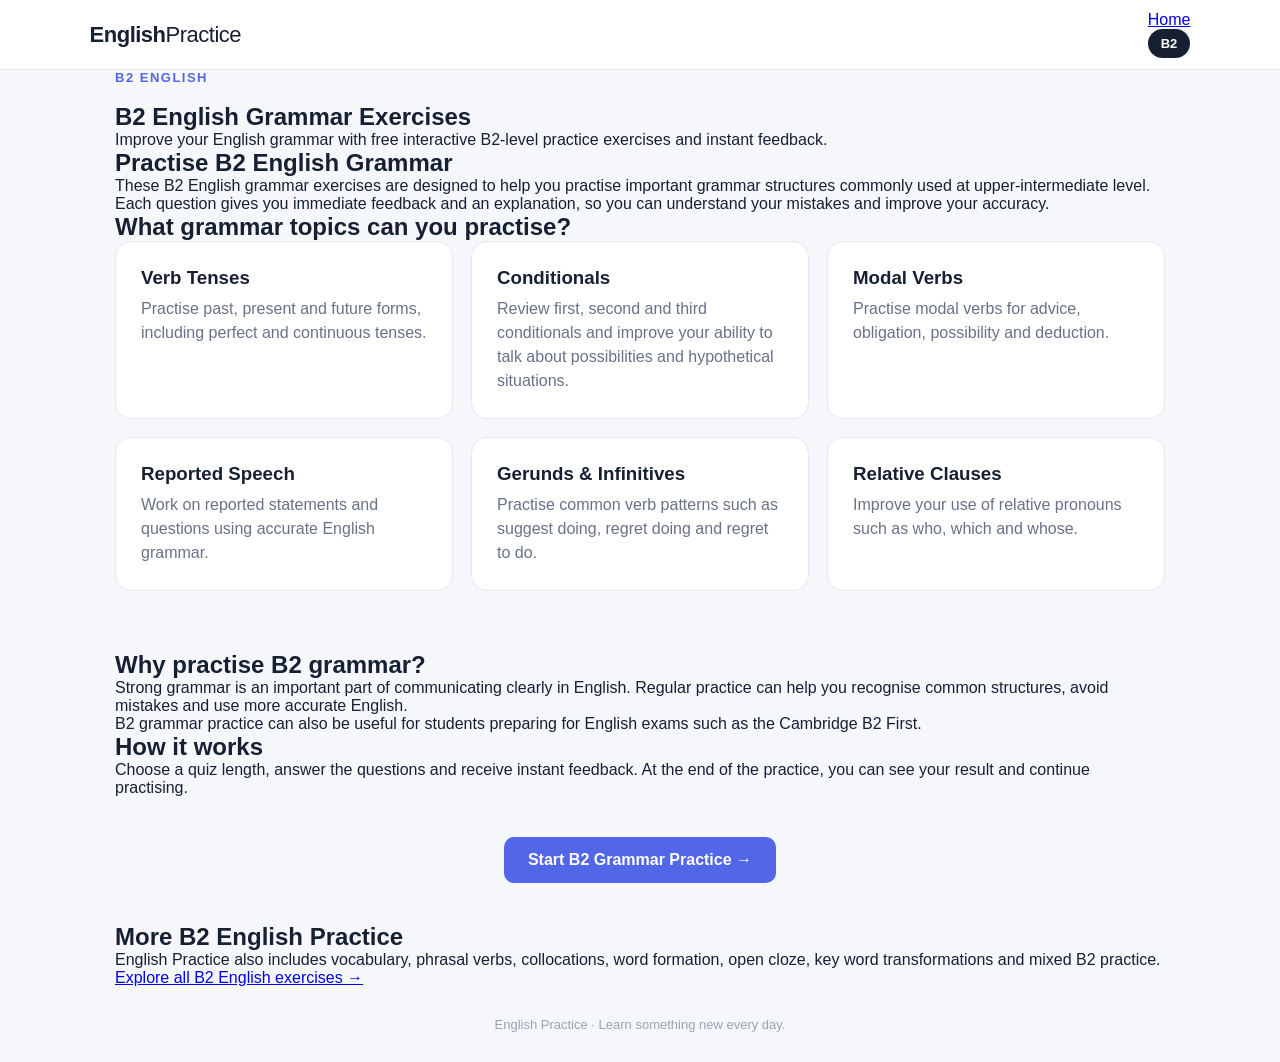
==== grammar.html @ 20d7743b "Add grammar.html for B2 English Grammar Exercises This file contains a complete HTML structure for B" ====
<!DOCTYPE html>
<html lang="en">
<head>
    <meta charset="UTF-8">
    <meta name="viewport" content="width=device-width, initial-scale=1.0">

    <title>B2 English Grammar Exercises - Free Practice</title>

    <meta name="description"
        content="Practise B2 English grammar with free interactive exercises covering tenses, conditionals, modals, reported speech and more.">

    <meta name="robots" content="index, follow">

    <link rel="canonical"
        href="https://jaime888-png.github.io/EnglishPractice/grammar.html">

    <link rel="stylesheet" href="style.css">
</head>

<body>

    <header class="topbar">
        <div class="logo">
            English<span>Practice</span>
        </div>

        <nav class="nav-links">
            <a href="index.html" class="nav-button">
                Home
            </a>

            <div class="level-badge">B2</div>
        </nav>
    </header>


    <main>

        <section class="screen active">

            <div class="page-header">

                <p class="eyebrow">B2 ENGLISH</p>

                <h1>B2 English Grammar Exercises</h1>

                <p>
                    Improve your English grammar with free interactive
                    B2-level practice exercises and instant feedback.
                </p>

            </div>


            <div class="section-block">

                <h2>Practise B2 English Grammar</h2>

                <p>
                    These B2 English grammar exercises are designed to help
                    you practise important grammar structures commonly used
                    at upper-intermediate level.
                </p>

                <p>
                    Each question gives you immediate feedback and an
                    explanation, so you can understand your mistakes and
                    improve your accuracy.
                </p>

            </div>


            <div class="section-block">

                <h2>What grammar topics can you practise?</h2>

                <div class="features">

                    <div class="feature-card">
                        <h3>Verb Tenses</h3>
                        <p>
                            Practise past, present and future forms,
                            including perfect and continuous tenses.
                        </p>
                    </div>

                    <div class="feature-card">
                        <h3>Conditionals</h3>
                        <p>
                            Review first, second and third conditionals
                            and improve your ability to talk about
                            possibilities and hypothetical situations.
                        </p>
                    </div>

                    <div class="feature-card">
                        <h3>Modal Verbs</h3>
                        <p>
                            Practise modal verbs for advice, obligation,
                            possibility and deduction.
                        </p>
                    </div>

                    <div class="feature-card">
                        <h3>Reported Speech</h3>
                        <p>
                            Work on reported statements and questions
                            using accurate English grammar.
                        </p>
                    </div>

                    <div class="feature-card">
                        <h3>Gerunds & Infinitives</h3>
                        <p>
                            Practise common verb patterns such as
                            suggest doing, regret doing and regret to do.
                        </p>
                    </div>

                    <div class="feature-card">
                        <h3>Relative Clauses</h3>
                        <p>
                            Improve your use of relative pronouns such as
                            who, which and whose.
                        </p>
                    </div>

                </div>

            </div>


            <div class="section-block">

                <h2>Why practise B2 grammar?</h2>

                <p>
                    Strong grammar is an important part of communicating
                    clearly in English. Regular practice can help you
                    recognise common structures, avoid mistakes and use
                    more accurate English.
                </p>

                <p>
                    B2 grammar practice can also be useful for students
                    preparing for English exams such as the Cambridge
                    B2 First.
                </p>

            </div>


            <div class="section-block">

                <h2>How it works</h2>

                <p>
                    Choose a quiz length, answer the questions and receive
                    instant feedback. At the end of the practice, you can
                    see your result and continue practising.
                </p>

            </div>


            <div style="text-align: center; margin: 40px 0;">

                <a href="index.html"
                   class="primary-button"
                   style="display: inline-block; text-decoration: none;">
                    Start B2 Grammar Practice →
                </a>

            </div>


            <div class="section-block">

                <h2>More B2 English Practice</h2>

                <p>
                    English Practice also includes vocabulary, phrasal
                    verbs, collocations, word formation, open cloze,
                    key word transformations and mixed B2 practice.
                </p>

                <p>
                    <a href="index.html">
                        Explore all B2 English exercises →
                    </a>
                </p>

            </div>

        </section>

    </main>


    <footer>
        <p>English Practice · Learn something new every day.</p>
    </footer>

</body>
</html>
---- style.css ----
* {
    box-sizing: border-box;
    margin: 0;
    padding: 0;
}

body {
    font-family: Arial, Helvetica, sans-serif;
    background: #f5f7fb;
    color: #172033;
    min-height: 100vh;
}

.topbar {
    height: 70px;
    background: white;
    border-bottom: 1px solid #e6e9ef;
    display: flex;
    align-items: center;
    justify-content: space-between;
    padding: 0 7%;
}

.logo {
    font-size: 22px;
    font-weight: 800;
    letter-spacing: -0.5px;
}

.logo span {
    font-weight: 400;
}

.level-badge {
    background: #172033;
    color: white;
    padding: 7px 13px;
    border-radius: 20px;
    font-size: 13px;
    font-weight: bold;
}

main {
    max-width: 1100px;
    margin: 0 auto;
    padding: 0 25px;
}

.screen {
    display: none;
}

.screen.active {
    display: block;
}

/* HOME */

.hero {
    text-align: center;
    padding: 95px 20px 65px;
}

.eyebrow {
    color: #5267e8;
    font-size: 13px;
    font-weight: 800;
    letter-spacing: 1.5px;
    margin-bottom: 18px;
}

.hero h1 {
    font-size: clamp(38px, 6vw, 68px);
    line-height: 1.05;
    letter-spacing: -2px;
    margin-bottom: 25px;
}

.hero h1 span {
    color: #5267e8;
}

.hero-text {
    max-width: 620px;
    margin: 0 auto 35px;
    color: #687287;
    font-size: 18px;
    line-height: 1.6;
}

.primary-button {
    border: none;
    background: #5267e8;
    color: white;
    padding: 14px 24px;
    border-radius: 10px;
    font-size: 16px;
    font-weight: bold;
    cursor: pointer;
    transition: transform 0.15s, opacity 0.15s;
}

.primary-button:hover {
    transform: translateY(-2px);
    opacity: 0.92;
}

.features {
    display: grid;
    grid-template-columns: repeat(3, 1fr);
    gap: 18px;
    padding-bottom: 60px;
}

.feature-card {
    background: white;
    border: 1px solid #e6e9ef;
    border-radius: 16px;
    padding: 25px;
}

.feature-icon {
    font-size: 28px;
    margin-bottom: 15px;
}

.feature-card h3 {
    margin-bottom: 8px;
}

.feature-card p {
    color: #687287;
    line-height: 1.5;
}

/* QUIZ */

.quiz-header {
    padding: 35px 0 20px;
}

.back-button {
    background: transparent;
    border: none;
    color: #687287;
    cursor: pointer;
    font-size: 15px;
    margin-bottom: 25px;
}

.progress-container {
    max-width: 800px;
    margin: auto;
}

.progress-text {
    display: flex;
    justify-content: space-between;
    color: #687287;
    font-size: 14px;
    margin-bottom: 8px;
}

.progress-bar {
    width: 100%;
    height: 7px;
    background: #e1e5ed;
    border-radius: 10px;
    overflow: hidden;
}

.progress {
    height: 100%;
    width: 10%;
    background: #5267e8;
    transition: width 0.3s;
}

.quiz-card {
    max-width: 800px;
    margin: 25px auto 70px;
    background: white;
    border: 1px solid #e6e9ef;
    border-radius: 18px;
    padding: 40px;
}

.question-category {
    color: #5267e8;
    font-size: 12px;
    font-weight: 800;
    letter-spacing: 1px;
    margin-bottom: 18px;
}

.quiz-card h2 {
    font-size: 25px;
    line-height: 1.45;
    margin-bottom: 28px;
}

.answers {
    display: grid;
    gap: 12px;
}

.answer-button {
    width: 100%;
    text-align: left;
    padding: 16px;
    background: white;
    border: 2px solid #e1e5ed;
    border-radius: 11px;
    cursor: pointer;
    font-size: 16px;
    color: #172033;
    transition: border-color 0.15s, background 0.15s;
}

.answer-button:hover {
    border-color: #5267e8;
    background: #f7f8ff;
}

.answer-button.correct {
    border-color: #39a86b;
    background: #edf9f2;
}

.answer-button.wrong {
    border-color: #d95d5d;
    background: #fff1f1;
}

.feedback {
    margin-top: 22px;
    padding: 18px;
    border-radius: 12px;
    background: #f5f7fb;
}

.feedback.correct-feedback {
    background: #edf9f2;
}

.feedback.wrong-feedback {
    background: #fff1f1;
}

.feedback-title {
    font-weight: bold;
    margin-bottom: 6px;
}

.feedback p {
    color: #596274;
    line-height: 1.5;
}

.next-button {
    margin-top: 20px;
}

.hidden {
    display: none !important;
}

/* RESULTS */

.results-card {
    max-width: 650px;
    margin: 90px auto;
    text-align: center;
    background: white;
    border: 1px solid #e6e9ef;
    border-radius: 20px;
    padding: 50px 30px;
}

.results-card h1 {
    font-size: 40px;
    margin-bottom: 25px;
}

.score-circle {
    width: 150px;
    height: 150px;
    border-radius: 50%;
    background: #f0f2ff;
    display: flex;
    align-items: center;
    justify-content: center;
    margin: 0 auto 25px;
}

.score-circle span {
    font-size: 35px;
    font-weight: 800;
    color: #5267e8;
}

.results-card h2 {
    margin-bottom: 10px;
}

.results-card p {
    color: #687287;
    line-height: 1.5;
}

.result-actions {
    margin-top: 30px;
    display: flex;
    justify-content: center;
    gap: 12px;
}

.secondary-button {
    background: white;
    border: 1px solid #d8dce5;
    padding: 14px 22px;
    border-radius: 10px;
    font-weight: bold;
    cursor: pointer;
    color: #172033;
}

footer {
    text-align: center;
    padding: 30px;
    color: #9aa2b2;
    font-size: 13px;
}

/* MOBILE */

@media (max-width: 700px) {
    .topbar {
        padding: 0 20px;
    }

    .hero {
        padding-top: 65px;
    }

    .hero h1 {
        letter-spacing: -1px;
    }

    .features {
        grid-template-columns: 1fr;
    }

    .quiz-card {
        padding: 25px 20px;
    }

    .quiz-card h2 {
        font-size: 21px;
    }

    .result-actions {
        flex-direction: column;
    }
}

.length-button.selected {
    border: 2px solid currentColor;
    transform: translateY(-2px);
    font-weight: 600;
}

.practice-card.selected {
    border: 2px solid currentColor;
    transform: translateY(-2px);
}
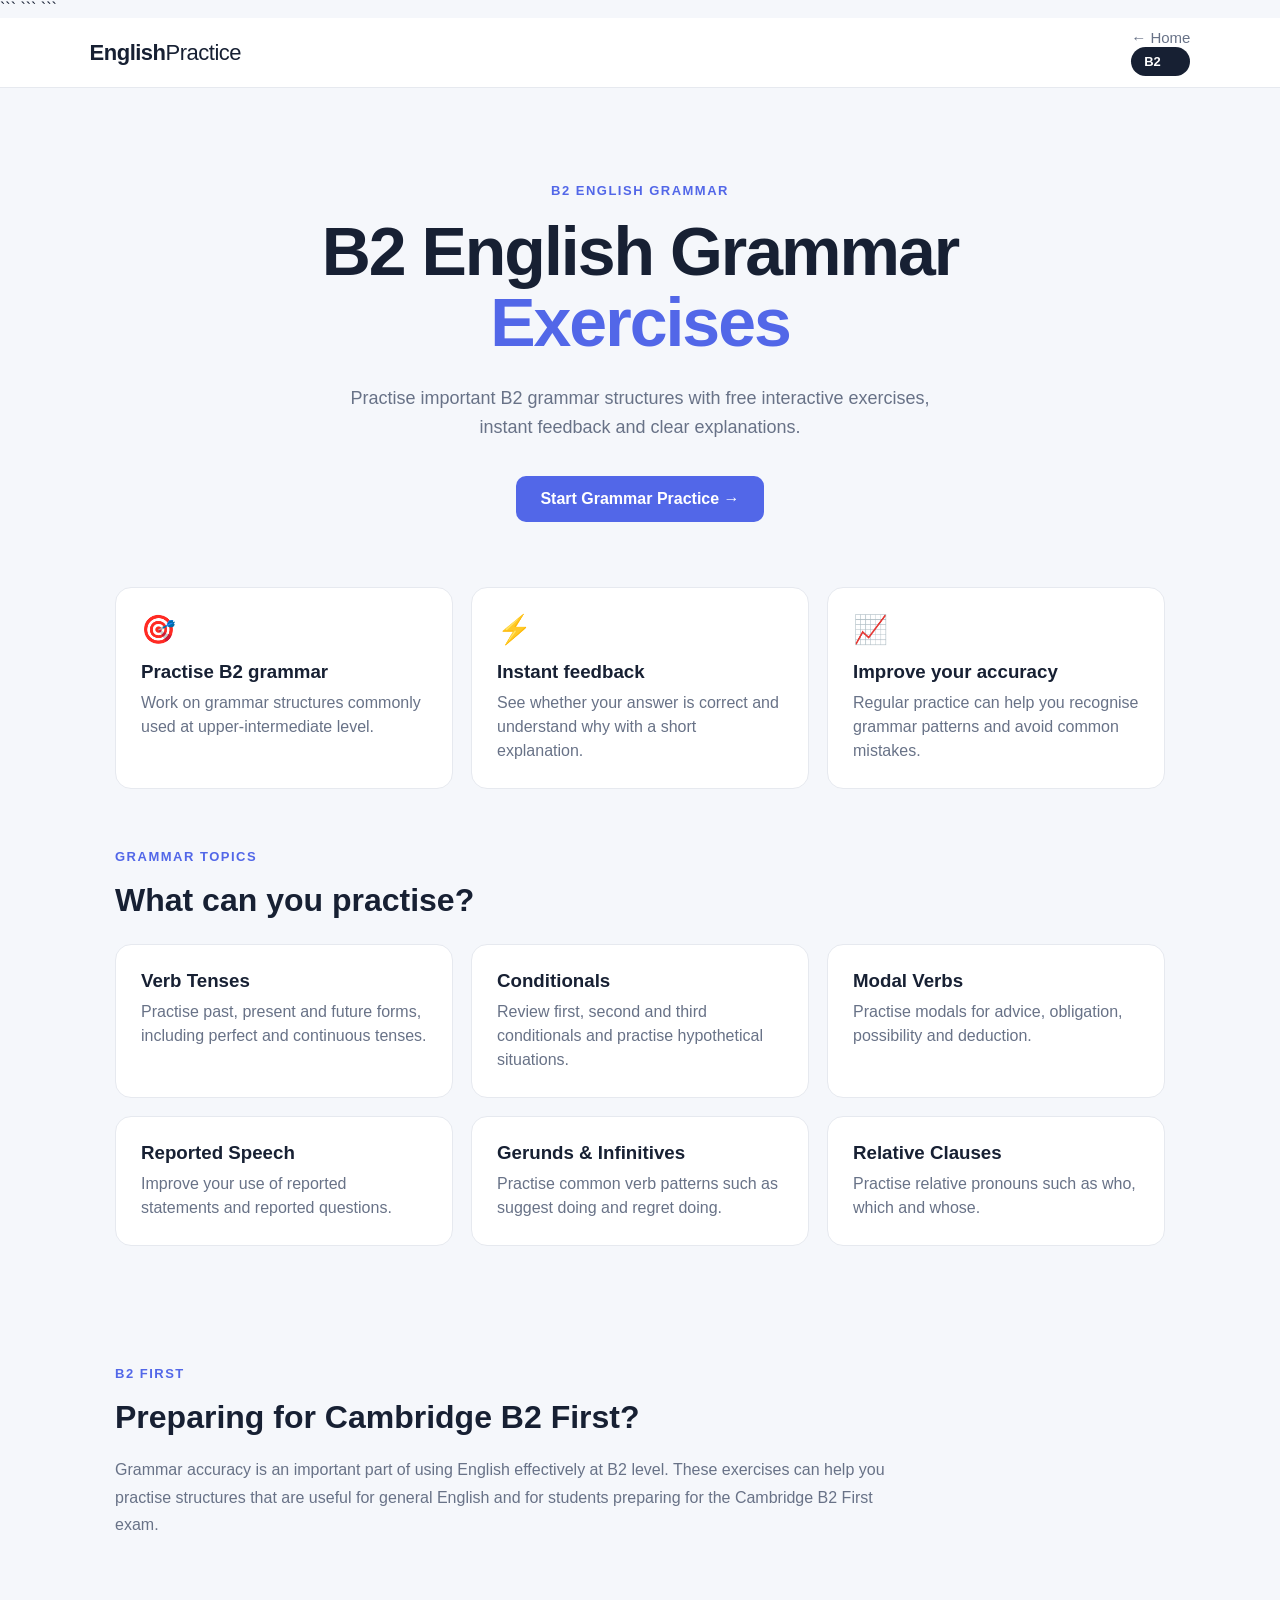
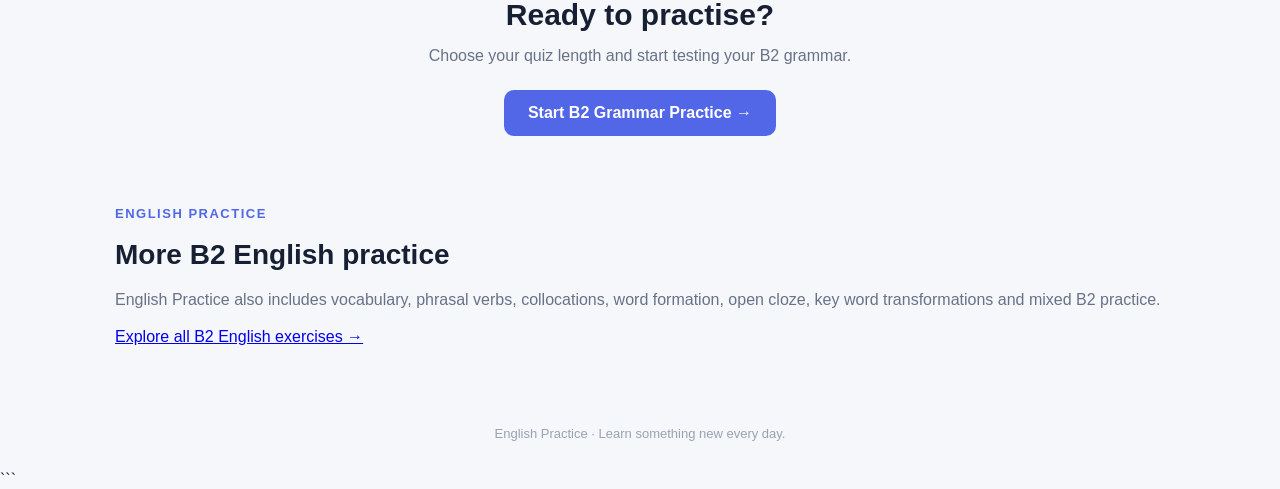
==== commit 10550853: "Improve SEO and navigation in grammar.html Updated the title and meta description for better SEO. En" ====
--- a/grammar.html
+++ b/grammar.html
@@ -1,206 +1,293 @@
 <!DOCTYPE html>
+
 <html lang="en">
 <head>
     <meta charset="UTF-8">
     <meta name="viewport" content="width=device-width, initial-scale=1.0">
 
-    <title>B2 English Grammar Exercises - Free Practice</title>
-
-    <meta name="description"
-        content="Practise B2 English grammar with free interactive exercises covering tenses, conditionals, modals, reported speech and more.">
-
-    <meta name="robots" content="index, follow">
-
-    <link rel="canonical"
-        href="https://jaime888-png.github.io/EnglishPractice/grammar.html">
-
-    <link rel="stylesheet" href="style.css">
+```
+<title>B2 English Grammar Exercises - Free Practice | English Practice</title>
+
+<meta name="description"
+    content="Practise B2 English grammar with free interactive exercises covering tenses, conditionals, modals, reported speech and more.">
+
+<meta name="robots" content="index, follow">
+
+<link rel="canonical"
+    href="https://jaime888-png.github.io/EnglishPractice/grammar.html">
+
+<link rel="stylesheet" href="style.css">
+```
+
 </head>
 
 <body>
 
-    <header class="topbar">
-        <div class="logo">
-            English<span>Practice</span>
-        </div>
-
-        <nav class="nav-links">
-            <a href="index.html" class="nav-button">
-                Home
+```
+<!-- TOP NAVIGATION -->
+<header class="topbar">
+
+    <a href="index.html"
+       class="logo"
+       style="text-decoration: none; color: inherit;">
+        English<span>Practice</span>
+    </a>
+
+    <nav class="nav-links">
+        <a href="index.html"
+           class="back-button"
+           style="text-decoration: none; margin: 0;">
+            ← Home
+        </a>
+
+        <div class="level-badge">B2</div>
+    </nav>
+
+</header>
+
+
+<main>
+
+    <!-- ================= GRAMMAR PAGE ================= -->
+
+    <section class="active">
+
+        <div class="hero">
+
+            <p class="eyebrow">B2 ENGLISH GRAMMAR</p>
+
+            <h1>
+                B2 English Grammar<br>
+                <span>Exercises</span>
+            </h1>
+
+            <p class="hero-text">
+                Practise important B2 grammar structures with free
+                interactive exercises, instant feedback and clear
+                explanations.
+            </p>
+
+            <a href="index.html"
+               class="primary-button"
+               style="display: inline-block; text-decoration: none;">
+                Start Grammar Practice →
             </a>
 
-            <div class="level-badge">B2</div>
-        </nav>
-    </header>
-
-
-    <main>
-
-        <section class="screen active">
-
-            <div class="page-header">
-
-                <p class="eyebrow">B2 ENGLISH</p>
-
-                <h1>B2 English Grammar Exercises</h1>
+        </div>
+
+
+        <!-- WHY PRACTISE -->
+
+        <div class="features">
+
+            <div class="feature-card">
+
+                <div class="feature-icon">🎯</div>
+
+                <h3>Practise B2 grammar</h3>
 
                 <p>
-                    Improve your English grammar with free interactive
-                    B2-level practice exercises and instant feedback.
+                    Work on grammar structures commonly used at
+                    upper-intermediate level.
                 </p>
 
             </div>
 
 
-            <div class="section-block">
-
-                <h2>Practise B2 English Grammar</h2>
+            <div class="feature-card">
+
+                <div class="feature-icon">⚡</div>
+
+                <h3>Instant feedback</h3>
 
                 <p>
-                    These B2 English grammar exercises are designed to help
-                    you practise important grammar structures commonly used
-                    at upper-intermediate level.
+                    See whether your answer is correct and understand
+                    why with a short explanation.
                 </p>
 
+            </div>
+
+
+            <div class="feature-card">
+
+                <div class="feature-icon">📈</div>
+
+                <h3>Improve your accuracy</h3>
+
                 <p>
-                    Each question gives you immediate feedback and an
-                    explanation, so you can understand your mistakes and
-                    improve your accuracy.
+                    Regular practice can help you recognise grammar
+                    patterns and avoid common mistakes.
                 </p>
 
             </div>
 
-
-            <div class="section-block">
-
-                <h2>What grammar topics can you practise?</h2>
-
-                <div class="features">
-
-                    <div class="feature-card">
-                        <h3>Verb Tenses</h3>
-                        <p>
-                            Practise past, present and future forms,
-                            including perfect and continuous tenses.
-                        </p>
-                    </div>
-
-                    <div class="feature-card">
-                        <h3>Conditionals</h3>
-                        <p>
-                            Review first, second and third conditionals
-                            and improve your ability to talk about
-                            possibilities and hypothetical situations.
-                        </p>
-                    </div>
-
-                    <div class="feature-card">
-                        <h3>Modal Verbs</h3>
-                        <p>
-                            Practise modal verbs for advice, obligation,
-                            possibility and deduction.
-                        </p>
-                    </div>
-
-                    <div class="feature-card">
-                        <h3>Reported Speech</h3>
-                        <p>
-                            Work on reported statements and questions
-                            using accurate English grammar.
-                        </p>
-                    </div>
-
-                    <div class="feature-card">
-                        <h3>Gerunds & Infinitives</h3>
-                        <p>
-                            Practise common verb patterns such as
-                            suggest doing, regret doing and regret to do.
-                        </p>
-                    </div>
-
-                    <div class="feature-card">
-                        <h3>Relative Clauses</h3>
-                        <p>
-                            Improve your use of relative pronouns such as
-                            who, which and whose.
-                        </p>
-                    </div>
-
-                </div>
-
-            </div>
-
-
-            <div class="section-block">
-
-                <h2>Why practise B2 grammar?</h2>
-
-                <p>
-                    Strong grammar is an important part of communicating
-                    clearly in English. Regular practice can help you
-                    recognise common structures, avoid mistakes and use
-                    more accurate English.
-                </p>
-
-                <p>
-                    B2 grammar practice can also be useful for students
-                    preparing for English exams such as the Cambridge
-                    B2 First.
-                </p>
-
-            </div>
-
-
-            <div class="section-block">
-
-                <h2>How it works</h2>
-
-                <p>
-                    Choose a quiz length, answer the questions and receive
-                    instant feedback. At the end of the practice, you can
-                    see your result and continue practising.
-                </p>
-
-            </div>
-
-
-            <div style="text-align: center; margin: 40px 0;">
-
-                <a href="index.html"
-                   class="primary-button"
-                   style="display: inline-block; text-decoration: none;">
-                    Start B2 Grammar Practice →
+        </div>
+
+
+        <!-- GRAMMAR TOPICS -->
+
+        <div style="padding-bottom: 60px;">
+
+            <p class="eyebrow">GRAMMAR TOPICS</p>
+
+            <h2 style="font-size: 32px; margin-bottom: 25px;">
+                What can you practise?
+            </h2>
+
+
+            <div class="features">
+
+                <div class="feature-card">
+
+                    <h3>Verb Tenses</h3>
+
+                    <p>
+                        Practise past, present and future forms,
+                        including perfect and continuous tenses.
+                    </p>
+
+                </div>
+
+
+                <div class="feature-card">
+
+                    <h3>Conditionals</h3>
+
+                    <p>
+                        Review first, second and third conditionals
+                        and practise hypothetical situations.
+                    </p>
+
+                </div>
+
+
+                <div class="feature-card">
+
+                    <h3>Modal Verbs</h3>
+
+                    <p>
+                        Practise modals for advice, obligation,
+                        possibility and deduction.
+                    </p>
+
+                </div>
+
+
+                <div class="feature-card">
+
+                    <h3>Reported Speech</h3>
+
+                    <p>
+                        Improve your use of reported statements
+                        and reported questions.
+                    </p>
+
+                </div>
+
+
+                <div class="feature-card">
+
+                    <h3>Gerunds & Infinitives</h3>
+
+                    <p>
+                        Practise common verb patterns such as
+                        suggest doing and regret doing.
+                    </p>
+
+                </div>
+
+
+                <div class="feature-card">
+
+                    <h3>Relative Clauses</h3>
+
+                    <p>
+                        Practise relative pronouns such as
+                        who, which and whose.
+                    </p>
+
+                </div>
+
+            </div>
+
+        </div>
+
+
+        <!-- CAMBRIDGE -->
+
+        <div style="padding-bottom: 60px;">
+
+            <p class="eyebrow">B2 FIRST</p>
+
+            <h2 style="font-size: 32px; margin-bottom: 20px;">
+                Preparing for Cambridge B2 First?
+            </h2>
+
+            <p style="color: #687287; line-height: 1.7; max-width: 800px;">
+                Grammar accuracy is an important part of using English
+                effectively at B2 level. These exercises can help you
+                practise structures that are useful for general English
+                and for students preparing for the Cambridge B2 First
+                exam.
+            </p>
+
+        </div>
+
+
+        <!-- CTA -->
+
+        <div style="text-align: center; padding-bottom: 70px;">
+
+            <h2 style="font-size: 30px; margin-bottom: 15px;">
+                Ready to practise?
+            </h2>
+
+            <p style="color: #687287; margin-bottom: 25px;">
+                Choose your quiz length and start testing your B2 grammar.
+            </p>
+
+            <a href="index.html"
+               class="primary-button"
+               style="display: inline-block; text-decoration: none;">
+                Start B2 Grammar Practice →
+            </a>
+
+        </div>
+
+
+        <!-- OTHER PRACTICE -->
+
+        <div style="padding-bottom: 50px;">
+
+            <p class="eyebrow">ENGLISH PRACTICE</p>
+
+            <h2 style="font-size: 28px; margin-bottom: 15px;">
+                More B2 English practice
+            </h2>
+
+            <p style="color: #687287; line-height: 1.7;">
+                English Practice also includes vocabulary, phrasal verbs,
+                collocations, word formation, open cloze, key word
+                transformations and mixed B2 practice.
+            </p>
+
+            <p style="margin-top: 15px;">
+                <a href="index.html">
+                    Explore all B2 English exercises →
                 </a>
-
-            </div>
-
-
-            <div class="section-block">
-
-                <h2>More B2 English Practice</h2>
-
-                <p>
-                    English Practice also includes vocabulary, phrasal
-                    verbs, collocations, word formation, open cloze,
-                    key word transformations and mixed B2 practice.
-                </p>
-
-                <p>
-                    <a href="index.html">
-                        Explore all B2 English exercises →
-                    </a>
-                </p>
-
-            </div>
-
-        </section>
-
-    </main>
-
-
-    <footer>
-        <p>English Practice · Learn something new every day.</p>
-    </footer>
+            </p>
+
+        </div>
+
+    </section>
+
+</main>
+
+
+<footer>
+    <p>English Practice · Learn something new every day.</p>
+</footer>
+```
 
 </body>
 </html>
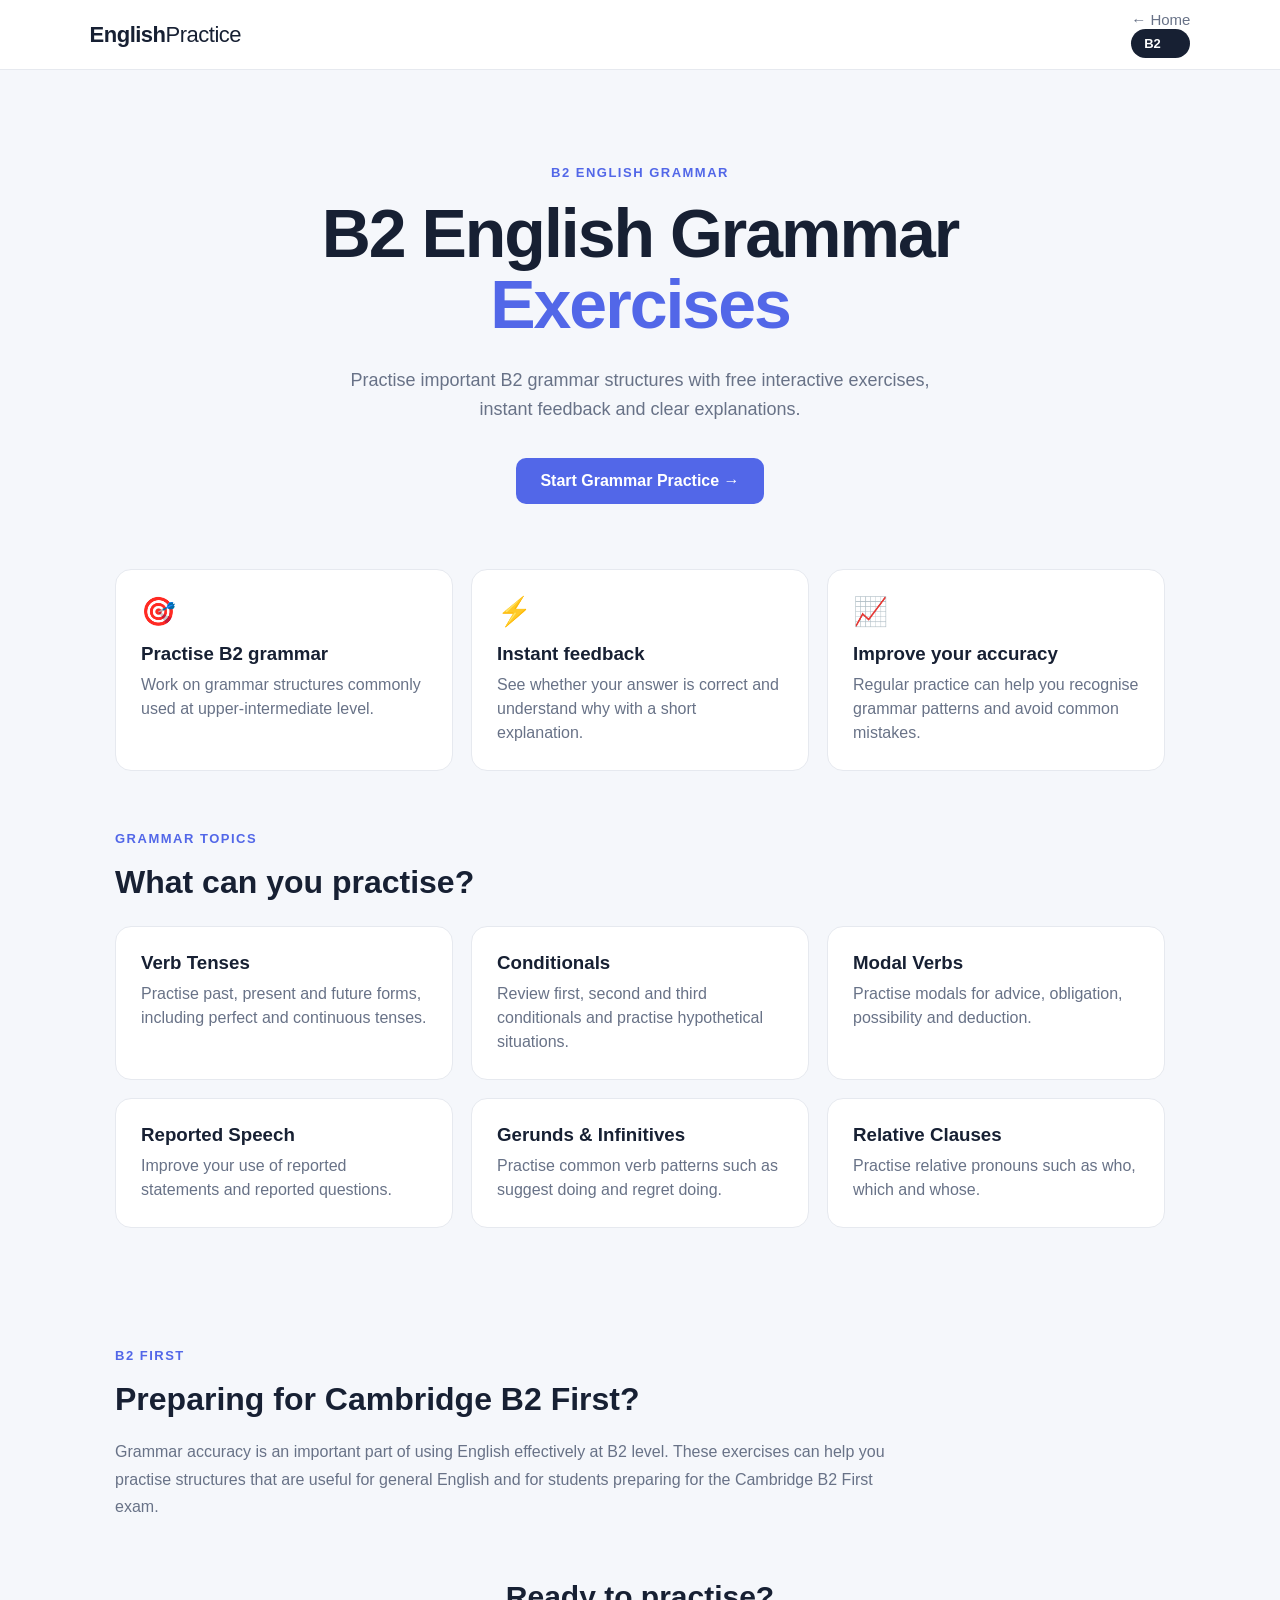
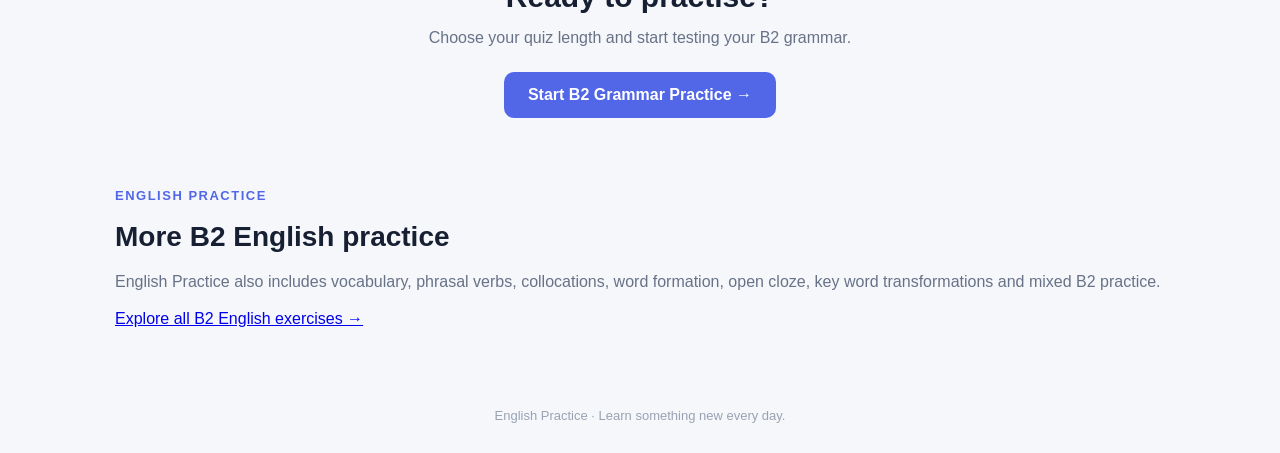
==== commit 6eab52b7: "Add files via upload" ====
--- a/grammar.html
+++ b/grammar.html
@@ -5,7 +5,7 @@
     <meta charset="UTF-8">
     <meta name="viewport" content="width=device-width, initial-scale=1.0">
 
-```
+
 <title>B2 English Grammar Exercises - Free Practice | English Practice</title>
 
 <meta name="description"
@@ -17,13 +17,13 @@
     href="https://jaime888-png.github.io/EnglishPractice/grammar.html">
 
 <link rel="stylesheet" href="style.css">
-```
+
 
 </head>
 
 <body>
 
-```
+
 <!-- TOP NAVIGATION -->
 <header class="topbar">
 
@@ -66,12 +66,11 @@
                 interactive exercises, instant feedback and clear
                 explanations.
             </p>
-
-            <a href="index.html"
-               class="primary-button"
-               style="display: inline-block; text-decoration: none;">
-                Start Grammar Practice →
-            </a>
+<a href="index.html?category=Grammar"
+   class="primary-button"
+   style="display: inline-block; text-decoration: none;">
+    Start Grammar Practice →
+</a>
 
         </div>
 
@@ -287,7 +286,7 @@
 <footer>
     <p>English Practice · Learn something new every day.</p>
 </footer>
-```
+
 
 </body>
 </html>
--- a/style.css
+++ b/style.css
@@ -373,4 +373,86 @@
 .practice-card.selected {
     border: 2px solid currentColor;
     transform: translateY(-2px);
+}
+
+/* ===============================
+   PRO MODAL
+   =============================== */
+
+.pro-modal {
+    position: fixed;
+    inset: 0;
+    z-index: 9999;
+
+    display: flex;
+    align-items: center;
+    justify-content: center;
+
+    padding: 20px;
+
+    background: rgba(15, 23, 42, 0.65);
+}
+
+.pro-modal-content {
+    position: relative;
+
+    width: 100%;
+    max-width: 520px;
+
+    padding: 40px;
+
+    background: white;
+    border-radius: 20px;
+
+    text-align: center;
+
+    box-shadow: 0 20px 60px rgba(0, 0, 0, 0.2);
+}
+
+.pro-modal-content h2 {
+    margin-bottom: 15px;
+}
+
+.pro-modal-content > p {
+    color: #687287;
+    line-height: 1.6;
+}
+
+.pro-modal-close {
+    position: absolute;
+    top: 15px;
+    right: 18px;
+
+    border: none;
+    background: none;
+
+    font-size: 30px;
+    cursor: pointer;
+
+    color: #687287;
+}
+
+.pro-features {
+    margin: 25px 0;
+    text-align: left;
+}
+
+.pro-features p {
+    margin: 10px 0;
+}
+
+.pro-price {
+    margin: 25px 0;
+}
+
+.pro-price strong {
+    font-size: 32px;
+}
+
+.pro-price span {
+    color: #687287;
+}
+
+.pro-modal-content .secondary-button {
+    margin-top: 10px;
 }
